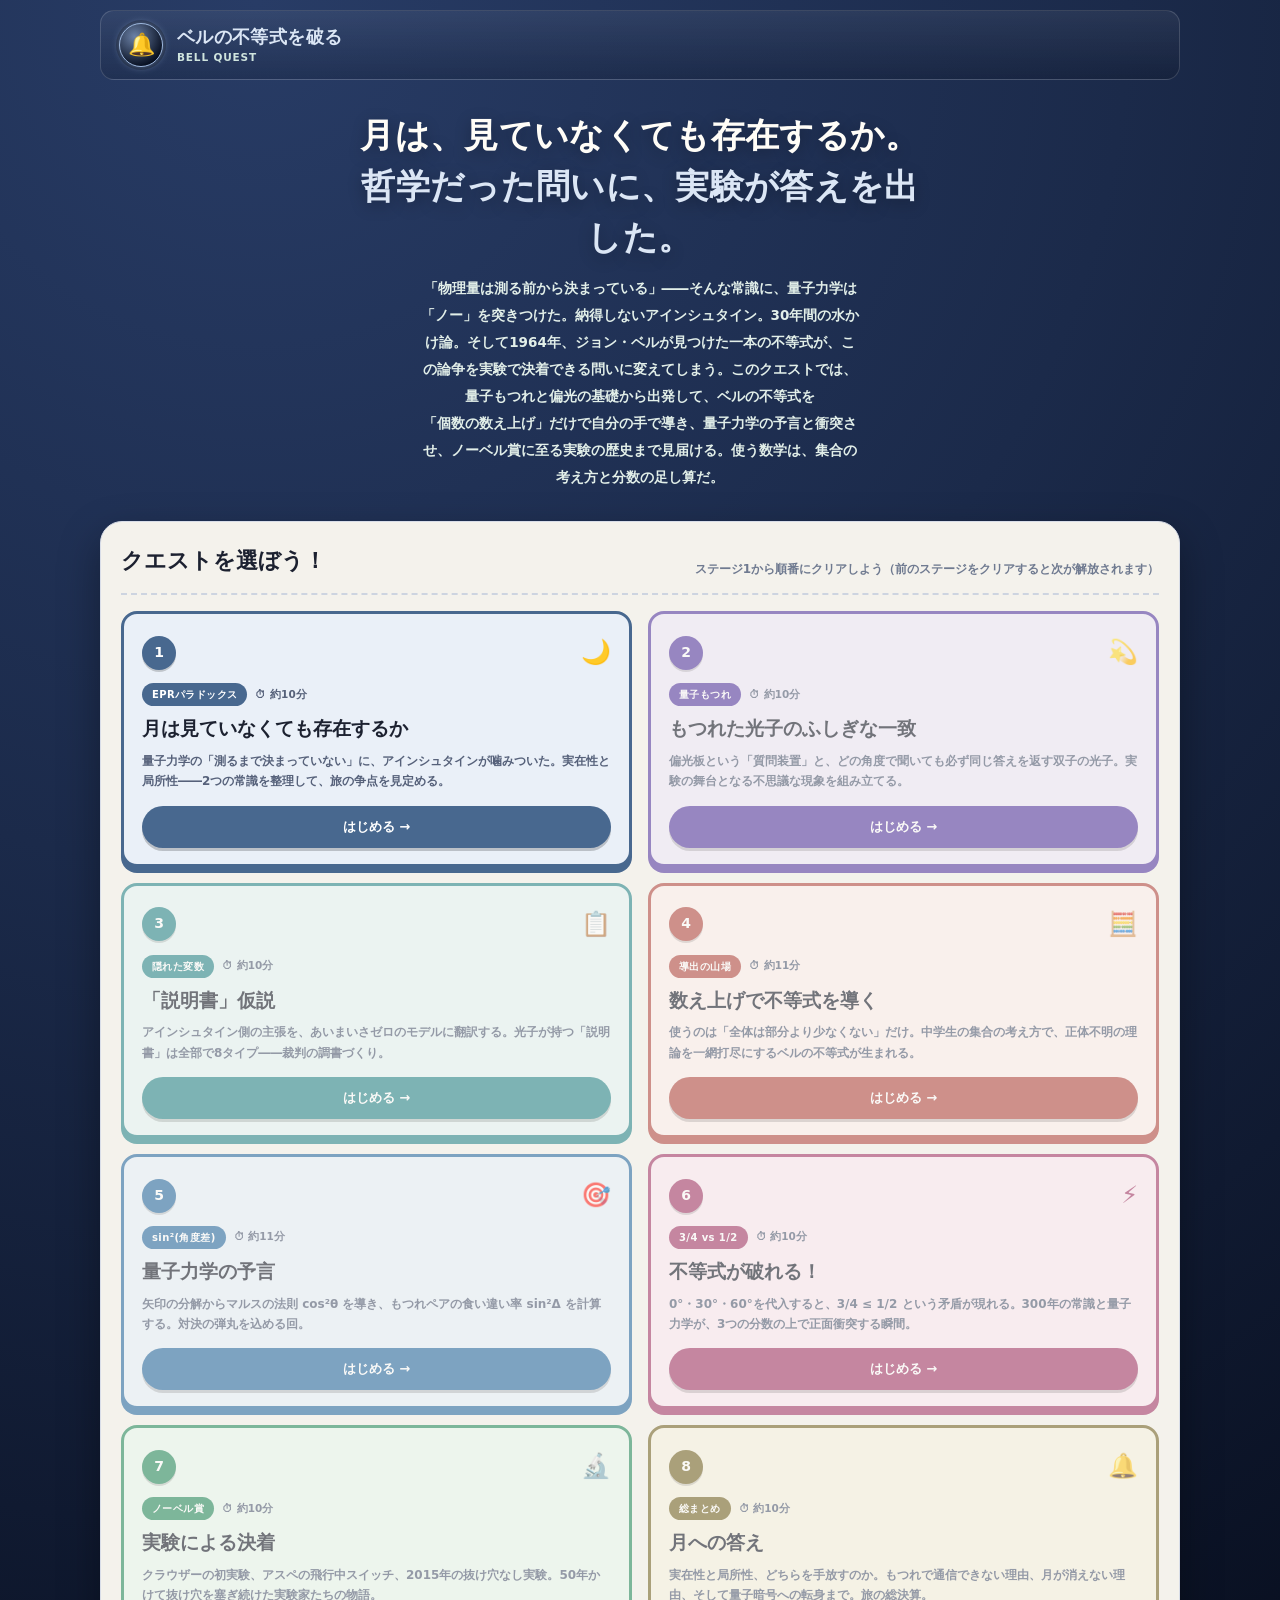
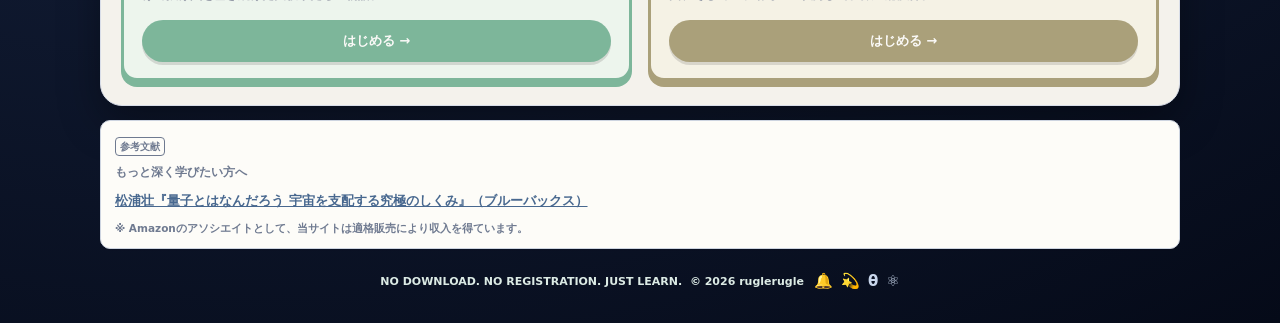
==== index.html @ 969d4ba5 "feat: ベルの不等式学習クエスト全8ステージを作成 「月は見ていなくても存在するか」というEPRの問いから出発し、 量子もつれ・偏光の基礎、説明書モデル（隠れた変数）、 ウィグナー型ベルの不等式の" ====
<!DOCTYPE html>
<html lang="ja">
<head>
<meta charset="UTF-8">
<meta name="viewport" content="width=device-width, initial-scale=1.0">
<meta name="theme-color" content="#1b2a4a">
<!-- Google tag (gtag.js) -->
<script async src="https://www.googletagmanager.com/gtag/js?id=G-9RTQCP2HXM"></script>
<script>
  window.dataLayer = window.dataLayer || [];
  function gtag(){dataLayer.push(arguments);}
  gtag('js', new Date());
  gtag('config', 'G-9RTQCP2HXM');
</script>
<title>ベルの不等式を破る ― 全8ステージの無料学習ゲーム</title>
<meta name="description" content="「月は見ていなくても存在するか」――アインシュタインの疑問に、自然自身が答えを出すまで。量子もつれ・隠れた変数・ベルの不等式の導出から、アスペの実験と2022年ノーベル物理学賞まで、個数の数え上げだけで理解する全8ステージの無料学習サイト。ねこ博士とうさ美が案内します。">
<link rel="canonical" href="https://ruglerugle.github.io/bell-inequality/">
<meta property="og:type" content="website">
<meta property="og:site_name" content="ベルの不等式を破る">
<meta property="og:locale" content="ja_JP">
<meta property="og:title" content="ベルの不等式を破る ― 全8ステージの無料学習ゲーム">
<meta property="og:description" content="「月は見ていなくても存在するか」。哲学だった問いを実験に変えたベルの不等式を、中学生の数え上げだけで自分の手で導く。">
<meta property="og:url" content="https://ruglerugle.github.io/bell-inequality/">
<meta property="og:image" content="https://ruglerugle.github.io/bell-inequality/images/ogp.png">
<meta name="twitter:card" content="summary_large_image">
<link rel="icon" type="image/png" href="images/favicon.png">
<link rel="stylesheet" href="design-system.css">
<script type="application/ld+json">
{
  "@context": "https://schema.org",
  "@type": "LearningResource",
  "name": "ベルの不等式を破る",
  "alternateName": "BELL QUEST",
  "description": "量子力学と局所実在論の対立を実験で判定可能にしたベルの不等式を、量子もつれ・偏光・隠れた変数の基礎から、集合の数え上げによる導出、量子力学の予言 sin²(角度差) との衝突、アスペらの実験検証、量子暗号への応用まで学ぶ全8ステージの無料学習サイト。",
  "url": "https://ruglerugle.github.io/bell-inequality/",
  "inLanguage": "ja",
  "learningResourceType": "learning activity",
  "educationalLevel": "中学生以上",
  "teaches": "ベルの不等式（EPRパラドックス・量子もつれ・偏光と完全相関・隠れた変数・ウィグナー型不等式の導出・マルスの法則・不等式の破れ・アスペ実験・非通信定理・量子暗号）",
  "isAccessibleForFree": true,
  "author": { "@type": "Person", "name": "ruglerugle" }
}
</script>
</head>
<body>
<div class="shell">
  <nav class="topbar" aria-label="サイト情報">
    <span class="brand-badge" aria-hidden="true">🔔</span>
    <span class="brand-copy">
      <strong>ベルの不等式を破る</strong>
      <small>BELL QUEST</small>
    </span>
  </nav>

  <header class="hero">
    <div class="hero-copy">
      <h1><span class="line">月は、見ていなくても存在するか。</span><span class="line accent">哲学だった問いに、実験が答えを出した。</span></h1>
      <p>「物理量は測る前から決まっている」――そんな常識に、量子力学は「ノー」を突きつけた。納得しないアインシュタイン。30年間の水かけ論。そして1964年、ジョン・ベルが見つけた一本の不等式が、この論争を<span class="nowrap">実験で決着できる問い</span>に変えてしまう。このクエストでは、量子もつれと偏光の基礎から出発して、ベルの不等式を<span class="nowrap">「個数の数え上げ」</span>だけで自分の手で導き、量子力学の予言と衝突させ、ノーベル賞に至る実験の歴史まで見届ける。使う数学は、集合の考え方と分数の足し算だ。</p>
    </div>
  </header>

  <main>
    <section class="board" aria-labelledby="quest-heading">
      <div class="board-head">
        <div><h2 id="quest-heading">クエストを選ぼう！</h2></div>
        <p>ステージ1から順番にクリアしよう（前のステージをクリアすると次が解放されます）</p>
      </div>

      <div class="quest-grid">
        <a class="quest-card" href="stage1.html" data-stage="1" style="--accent:#48688f;--accent-bg:#eaf0f8">
          <div class="q-top"><span class="q-num">1</span><span class="q-suit" aria-hidden="true">🌙</span></div>
          <div class="q-meta"><span class="q-tag">EPRパラドックス</span><span class="q-time">⏱ 約10分</span></div>
          <div class="q-title">月は見ていなくても存在するか</div>
          <p class="q-desc">量子力学の「測るまで決まっていない」に、アインシュタインが噛みついた。実在性と局所性――2つの常識を整理して、旅の争点を見定める。</p>
          <span class="q-cta">はじめる →</span>
        </a>

        <a class="quest-card" href="stage2.html" data-stage="2" style="--accent:#5b3fa6;--accent-bg:#efe9f9">
          <div class="q-top"><span class="q-num">2</span><span class="q-suit" aria-hidden="true">💫</span></div>
          <div class="q-meta"><span class="q-tag">量子もつれ</span><span class="q-time">⏱ 約10分</span></div>
          <div class="q-title">もつれた光子のふしぎな一致</div>
          <p class="q-desc">偏光板という「質問装置」と、どの角度で聞いても必ず同じ答えを返す双子の光子。実験の舞台となる不思議な現象を組み立てる。</p>
          <span class="q-cta">はじめる →</span>
        </a>

        <a class="quest-card" href="stage3.html" data-stage="3" style="--accent:#2f8a8f;--accent-bg:#e6f5f5">
          <div class="q-top"><span class="q-num">3</span><span class="q-suit" aria-hidden="true">📋</span></div>
          <div class="q-meta"><span class="q-tag">隠れた変数</span><span class="q-time">⏱ 約10分</span></div>
          <div class="q-title">「説明書」仮説</div>
          <p class="q-desc">アインシュタイン側の主張を、あいまいさゼロのモデルに翻訳する。光子が持つ「説明書」は全部で8タイプ――裁判の調書づくり。</p>
          <span class="q-cta">はじめる →</span>
        </a>

        <a class="quest-card" href="stage4.html" data-stage="4" style="--accent:#b5504a;--accent-bg:#fdefed">
          <div class="q-top"><span class="q-num">4</span><span class="q-suit" aria-hidden="true">🧮</span></div>
          <div class="q-meta"><span class="q-tag">導出の山場</span><span class="q-time">⏱ 約11分</span></div>
          <div class="q-title">数え上げで不等式を導く</div>
          <p class="q-desc">使うのは「全体は部分より少なくない」だけ。中学生の集合の考え方で、正体不明の理論を一網打尽にするベルの不等式が生まれる。</p>
          <span class="q-cta">はじめる →</span>
        </a>

        <a class="quest-card" href="stage5.html" data-stage="5" style="--accent:#2f6fa6;--accent-bg:#e8f1fa">
          <div class="q-top"><span class="q-num">5</span><span class="q-suit" aria-hidden="true">🎯</span></div>
          <div class="q-meta"><span class="q-tag">sin²(角度差)</span><span class="q-time">⏱ 約11分</span></div>
          <div class="q-title">量子力学の予言</div>
          <p class="q-desc">矢印の分解からマルスの法則 cos²θ を導き、もつれペアの食い違い率 sin²Δ を計算する。対決の弾丸を込める回。</p>
          <span class="q-cta">はじめる →</span>
        </a>

        <a class="quest-card" href="stage6.html" data-stage="6" style="--accent:#a63f6f;--accent-bg:#fbe9f1">
          <div class="q-top"><span class="q-num">6</span><span class="q-suit" aria-hidden="true">⚡</span></div>
          <div class="q-meta"><span class="q-tag">3/4 vs 1/2</span><span class="q-time">⏱ 約10分</span></div>
          <div class="q-title">不等式が破れる！</div>
          <p class="q-desc">0°・30°・60°を代入すると、3/4 ≤ 1/2 という矛盾が現れる。300年の常識と量子力学が、3つの分数の上で正面衝突する瞬間。</p>
          <span class="q-cta">はじめる →</span>
        </a>

        <a class="quest-card" href="stage7.html" data-stage="7" style="--accent:#2f8f65;--accent-bg:#eaf7ef">
          <div class="q-top"><span class="q-num">7</span><span class="q-suit" aria-hidden="true">🔬</span></div>
          <div class="q-meta"><span class="q-tag">ノーベル賞</span><span class="q-time">⏱ 約10分</span></div>
          <div class="q-title">実験による決着</div>
          <p class="q-desc">クラウザーの初実験、アスペの飛行中スイッチ、2015年の抜け穴なし実験。50年かけて抜け穴を塞ぎ続けた実験家たちの物語。</p>
          <span class="q-cta">はじめる →</span>
        </a>

        <a class="quest-card" href="stage8.html" data-stage="8" style="--accent:#7a6a2f;--accent-bg:#f7f3e2">
          <div class="q-top"><span class="q-num">8</span><span class="q-suit" aria-hidden="true">🔔</span></div>
          <div class="q-meta"><span class="q-tag">総まとめ</span><span class="q-time">⏱ 約10分</span></div>
          <div class="q-title">月への答え</div>
          <p class="q-desc">実在性と局所性、どちらを手放すのか。もつれで通信できない理由、月が消えない理由、そして量子暗号への転身まで。旅の総決算。</p>
          <span class="q-cta">はじめる →</span>
        </a>

      </div>
    </section>

    <div id="book-recommend"></div>
  </main>

  <footer>
    <p>NO DOWNLOAD. NO REGISTRATION. JUST LEARN. &nbsp;© <span id="year"></span> ruglerugle</p>
    <div class="footer-suits" aria-hidden="true"><span>🔔</span><span>💫</span><span>θ</span><span>⚛</span></div>
  </footer>
</div>

<script>
  document.getElementById("year").textContent = new Date().getFullYear();
</script>
<script src="js/progress.js"></script>
<script>BQ.initCoverPage();</script>
</body>
</html>
---- design-system.css ----
/* ============================================================
   QUEST TEMPLATE — design system
   フェルト×クリーム紙×ゴールドを基調にした、学習クエスト系サイトの
   見た目だけを抜き出した共通デザインシステム。
   クイズ判定・進捗管理・ダイアログ内容などのロジックは含まない。
   色を変えたいときは :root の変数だけ差し替えればOK。
   ============================================================ */

*,*::before,*::after{box-sizing:border-box;margin:0;padding:0}
html{-webkit-text-size-adjust:100%;text-size-adjust:100%;scroll-behavior:smooth}
html,body{max-width:100vw;overflow-x:hidden}

:root{
  /* ベース配色（もつれカラー：夜空の藍×銀）。差し替えればテーマが丸ごと変わる */
  --bg1:#1b2a4a;--bg2:#283c66;--bg3:#050a18;
  --paper:#f4f2ec;--paper2:#fdfcf8;--ink:#1c2130;--muted:#6f7a90;--line:#cdd4e0;
  --gold:#9fb9de;--gold-dark:#48688f;--gold-light:#dbe6f5;
  --felt:#22345a;--felt-dark:#0a1226;
  --ok:#2f9e5c;--ok-bg:#e6f5ec;--ok-bd:#8fd1ab;
  --ng:#c8433f;--ng-bg:#fbe9e8;--ng-bd:#e79a97;
  --shadow:0 16px 40px rgba(0,0,0,.35);
  --r:10px;--r-lg:16px;
  --f:system-ui,-apple-system,"Hiragino Sans","Yu Gothic",sans-serif;
}

body{
  font-family:var(--f);color:var(--ink);font-weight:600;min-height:100vh;line-height:1.7;
  background:radial-gradient(circle at 20% 0%,var(--bg2) 0,var(--bg1) 40%,var(--bg3) 100%);
}
a{color:inherit}
button,a{-webkit-tap-highlight-color:transparent}

/* ==========================================================
   1. ページ共通シェル（内側ページ：ヘッダー＋サイドバー＋メイン）
   ========================================================== */
.app-shell{min-height:100vh;display:flex;flex-direction:column;gap:12px;padding:10px 12px 24px}

/* ヘッダー */
.game-header{display:flex;align-items:center;gap:18px;flex-wrap:wrap;color:#fff;padding:10px 16px;
  background:linear-gradient(180deg,rgba(255,255,255,.06),rgba(0,0,0,.14));border-radius:12px;border:1px solid rgba(255,255,255,.15)}
.brand{display:flex;flex-direction:column;gap:2px;min-width:220px}
/* brand-title の中にホームバッジ(アイコン)を入れると、それ自体がトップへ戻るボタンになる */
.brand-title{display:flex;align-items:center;gap:9px;font-size:22px;font-weight:950;letter-spacing:.02em;color:var(--gold);text-shadow:0 2px 0 rgba(0,0,0,.4)}
.brand-sub{font-size:12.5px;font-weight:800;color:#d9ece7}
.head-progress-wrap{flex:1;min-width:160px;display:flex;flex-direction:column;gap:4px}
.head-progress-label{font-size:11.5px;color:#cfe4de;font-weight:800}
.head-progress{height:14px;background:rgba(255,255,255,.18);border-radius:999px;overflow:hidden;box-shadow:inset 0 2px 4px rgba(0,0,0,.3)}
.head-progress-fill{height:100%;width:0;background:linear-gradient(90deg,#cfe0f5,var(--gold-dark));border-radius:999px;transition:width .4s}
.head-reset{padding:9px 14px;border:1.5px solid rgba(255,255,255,.55);border-radius:8px;background:rgba(0,0,0,.2);color:#fff;font-size:12.5px;font-weight:800;cursor:pointer;white-space:nowrap}
.head-reset:hover{background:rgba(255,255,255,.12)}
a.head-reset{text-decoration:none;display:inline-flex;align-items:center}
/* 円形バッジ（ブランドアイコン兼トップへ戻るボタン） */
.head-reset.home-badge{width:38px;height:38px;flex-shrink:0;padding:0;border-radius:50%;justify-content:center;background:radial-gradient(circle at 35% 30%, rgba(159,185,222,.5), rgba(8,16,34,1) 75%);border:1.5px solid var(--gold);box-shadow:0 0 0 3px rgba(0,0,0,.25),0 0 10px -2px var(--gold);font-size:18px}
.head-reset.home-badge:hover{box-shadow:0 0 0 3px rgba(0,0,0,.25),0 0 16px 0 var(--gold);background:rgba(0,0,0,.12);transform:translateY(-2px) scale(1.07)}
.header-actions{display:flex;align-items:center;gap:10px;margin-left:auto;flex-shrink:0}

/* レイアウト（サイドバー折りたたみ対応のオフキャンバス方式） */
.game-layout{display:grid;grid-template-columns:230px minmax(0,1fr);gap:14px;align-items:start;transition:grid-template-columns .25s ease}
.side-backdrop{display:none}

/* サイドバー */
.side-panel{background:linear-gradient(180deg,rgba(44,66,110,.92),rgba(10,18,38,.95));border:1px solid rgba(255,255,255,.16);
  border-radius:12px;box-shadow:var(--shadow);overflow:hidden;position:sticky;top:10px;transition:width .25s ease}
.side-head{padding:12px 14px;font-size:13px;font-weight:900;color:#eaf6f2;border-bottom:1px solid rgba(255,255,255,.14);
  display:flex;align-items:center;gap:8px;min-height:20px}
.side-head-text{white-space:nowrap}
.side-toggle{width:32px;height:28px;border:1px solid rgba(255,255,255,.28);border-radius:7px;background:rgba(255,255,255,.10);
  color:#eaf6f2;font-weight:950;font-size:16px;cursor:pointer;line-height:1;flex-shrink:0}
.side-list{display:flex;flex-direction:column}
.side-item{display:flex;align-items:center;gap:10px;padding:11px 14px;border-bottom:1px solid rgba(255,255,255,.09);
  color:#c8ded7;cursor:pointer;user-select:none;touch-action:manipulation;min-width:0}
.side-item:hover{background:rgba(255,255,255,.06)}
.side-item.active{background:rgba(159,185,222,.22);box-shadow:inset 3px 0 0 var(--gold)}
.side-item.locked{opacity:.45;cursor:not-allowed}
.side-icon{font-size:16px;width:20px;text-align:center;flex-shrink:0}
.side-text{min-width:0}
.side-main{font-size:12.5px;font-weight:900;line-height:1.3;color:#fff;white-space:nowrap;overflow:hidden;text-overflow:ellipsis}
.side-sub{font-size:10.5px;color:#a9c7be;margin-top:1px;white-space:nowrap;overflow:hidden;text-overflow:ellipsis}

.app-shell.side-collapsed .game-layout{grid-template-columns:64px minmax(0,1fr)}
.app-shell.side-collapsed .side-panel{width:64px}
.app-shell.side-collapsed .side-head{justify-content:center;padding:8px 6px}
.app-shell.side-collapsed .side-head-text{display:none}
.app-shell.side-collapsed .side-item{justify-content:center;padding:11px 6px}
.app-shell.side-collapsed .side-item .side-text{display:none}

@media(min-width:901px){
  .app-shell.side-collapsed .game-layout{grid-template-columns:230px minmax(0,1fr) !important}
  .app-shell.side-collapsed .side-panel{width:auto !important}
  .app-shell.side-collapsed .side-head{justify-content:space-between !important;padding:12px 14px !important}
  .app-shell.side-collapsed .side-head-text{display:block !important}
  .app-shell.side-collapsed .side-item{justify-content:flex-start !important;padding:11px 14px !important}
  .app-shell.side-collapsed .side-item .side-text{display:block !important}
}
@media(max-width:900px){
  .game-layout{grid-template-columns:64px minmax(0,1fr);gap:8px}
  .app-shell:not(.side-collapsed) .game-layout{grid-template-columns:210px minmax(0,1fr)}
  .side-panel{position:sticky;top:8px}
}
@media(max-width:700px){
  .game-layout{grid-template-columns:1fr}
  .app-shell.side-collapsed .game-layout,
  .app-shell:not(.side-collapsed) .game-layout{grid-template-columns:1fr}
  .side-panel{position:fixed;top:0;left:0;width:min(82vw,300px);height:100vh;height:100dvh;
    border-radius:0;transform:translateX(-100%);transition:transform .25s ease;
    box-shadow:10px 0 30px rgba(0,0,0,.45);overflow-y:auto;z-index:80}
  .app-shell.side-collapsed .side-panel{transform:translateX(-100%)}
  .app-shell:not(.side-collapsed) .side-panel{transform:translateX(0)}
  .side-backdrop{display:none;position:fixed;inset:0;background:rgba(6,12,18,.55);z-index:70}
  .app-shell:not(.side-collapsed) .side-backdrop{display:block}
  .game-header{padding:8px 12px}
}

/* メインエリア */
.main-area{background:var(--paper);border:1px solid #d8dde8;border-radius:12px;padding:18px 18px 20px;box-shadow:var(--shadow);min-height:520px;min-width:0}
.chapter-head{margin-bottom:12px}
.chapter-badge{display:inline-block;background:linear-gradient(#c3d6ef,#8fadd3);color:#14243c;border-radius:7px;
  padding:4px 11px;font-size:12px;font-weight:950;letter-spacing:.02em;margin-right:8px;box-shadow:0 2px 0 rgba(0,0,0,.15)}
.chapter-title{display:inline;font-size:20px;font-weight:950;color:#1c2f2b}
.chapter-sub{font-size:13px;color:var(--muted);margin-top:4px;font-weight:700}

/* ==========================================================
   2. キャラクター対話（吹き出し）
   .dialog-avatar.mentor / .dialog-avatar.student で色分け。
   画像を使う場合は中に <img> を入れる（object-fit:contain）。
   ========================================================== */
.dialogue-scene{display:flex;flex-direction:column;gap:8px;margin:14px 0 16px}
.dialog-row{display:grid;grid-template-columns:88px minmax(0,1fr);gap:12px;align-items:stretch;border:1px solid var(--line);background:var(--paper2);border-radius:10px;padding:10px 12px;box-shadow:0 2px 0 rgba(0,0,0,.04)}
.dialog-row.right{grid-template-columns:minmax(0,1fr) 88px}
.dialog-row.right .dialog-character{order:2}
.dialog-row.right .dialog-bubble{order:1}
.dialog-character{display:flex;flex-direction:column;align-items:center;justify-content:center;gap:0;min-width:0}
.dialog-avatar{position:relative;z-index:1;width:75px;height:96px;border-radius:10px;display:flex;align-items:center;justify-content:center;font-size:34px;box-shadow:0 3px 6px rgba(0,0,0,.18);flex-shrink:0;overflow:hidden}
.dialog-avatar.mentor{background:linear-gradient(#fde3d6,#f7c2a4)}
.dialog-avatar.student{background:linear-gradient(#dcefe9,#b9dcd0)}
.dialog-avatar img{width:100%;height:100%;object-fit:contain}
.dialog-name{position:relative;z-index:2;margin-top:-8px;padding:3px 10px;border-radius:7px;color:#fff;font-weight:900;font-size:11px;line-height:1.2;box-shadow:0 2px 0 rgba(0,0,0,.16);white-space:nowrap;text-align:center}
.dialog-name.mentor{background:linear-gradient(#f0b868,#c19a3a)}
.dialog-name.student{background:linear-gradient(#5cc2ab,#2f8f78)}
.dialog-bubble{position:relative;align-self:center;background:var(--paper);border:1px solid var(--line);border-radius:12px;padding:11px 14px;color:var(--ink);font-size:14.5px;line-height:1.75;font-weight:700;min-height:56px;align-content:center}
.dialog-bubble::before{content:"";position:absolute;left:-10px;top:50%;transform:translateY(-50%);width:0;height:0;border-top:8px solid transparent;border-bottom:8px solid transparent;border-right:10px solid var(--line)}
.dialog-bubble::after{content:"";position:absolute;left:-8px;top:50%;transform:translateY(-50%);width:0;height:0;border-top:7px solid transparent;border-bottom:7px solid transparent;border-right:9px solid var(--paper)}
.dialog-row.right .dialog-bubble::before{left:auto;right:-10px;border-right:0;border-left:10px solid var(--line)}
.dialog-row.right .dialog-bubble::after{left:auto;right:-8px;border-right:0;border-left:9px solid var(--paper)}
@media (max-width:700px){
  .dialog-row,.dialog-row.right{grid-template-columns:70px minmax(0,1fr);padding:8px;gap:8px}
  .dialog-row.right .dialog-character{order:0}
  .dialog-row.right .dialog-bubble{order:1}
  .dialog-avatar{width:59px;height:76px;font-size:27px}
  .dialog-name{font-size:9.5px;padding:3px 7px;margin-top:-6px}
  .dialog-bubble{font-size:14px;padding:9px 11px;min-height:0}
  .dialog-row.right .dialog-bubble::before{left:-10px;right:auto;border-left:0;border-right:10px solid var(--line)}
  .dialog-row.right .dialog-bubble::after{left:-8px;right:auto;border-left:0;border-right:9px solid var(--paper)}
}

/* ==========================================================
   3. ミッションボックス／ボタン／選択肢（クイズの見た目のみ。判定ロジックは含まない）
   ========================================================== */
.mission-box{background:linear-gradient(180deg,#f0f5fc,#dfe9f7);border:1px solid #b9cce6;border-radius:10px;padding:12px 14px;margin-bottom:14px}
.mission-label{font-size:11.5px;font-weight:950;color:#3f6191;margin-bottom:3px}
.mission-text{font-size:13.5px;color:#1c2b44;font-weight:700;line-height:1.6}
.mission-status{display:inline-block;margin-top:8px;padding:3px 11px;border-radius:999px;font-size:11.5px;font-weight:900;
  background:#d9e4f2;color:#3f6191}
.mission-status.ok{background:var(--ok-bg);color:var(--ok);border:1px solid var(--ok-bd)}

/* ステージクリア演出・クリアバッジ */
.stage-clear-banner{margin:18px 0 4px;text-align:center;font-size:24px;font-weight:950;color:var(--gold-dark);letter-spacing:.04em;animation:clear-pop .5s cubic-bezier(.2,1.6,.4,1)}
@keyframes clear-pop{0%{transform:scale(.3);opacity:0}100%{transform:scale(1);opacity:1}}
.quest-card.cleared::after{content:"🏅";position:absolute;top:-12px;right:-8px;font-size:26px;filter:drop-shadow(0 2px 3px rgba(0,0,0,.3))}
@media (prefers-reduced-motion:reduce){.stage-clear-banner{animation:none}}

.stage-nav{display:flex;justify-content:flex-end;gap:10px;margin-top:18px;flex-wrap:wrap}
.btn{border:1px solid #b8c2d2;background:#fff;border-radius:8px;padding:.65rem 1.2rem;font-size:13.5px;cursor:pointer;
  color:var(--ink);font-family:var(--f);font-weight:800;touch-action:manipulation;-webkit-tap-highlight-color:transparent}
.btn:hover{background:#eef1f7}
.btn:disabled{opacity:.4;cursor:not-allowed}
a.btn{text-decoration:none;display:inline-flex;align-items:center}
.btn-primary{background:linear-gradient(#7d9fce,#48688f);border-color:#35507a;color:#fff;box-shadow:0 3px 0 #24385a}
.btn-primary:hover{opacity:.92;background:linear-gradient(#7d9fce,#48688f)}
.btn-primary:disabled{opacity:.4;cursor:not-allowed;box-shadow:none}

.choice-list{display:flex;flex-wrap:wrap;gap:8px;margin-top:10px}
.choice-btn{border:1.5px solid #b0c2d8;background:#fff;border-radius:8px;padding:.55rem 1rem;font-size:14px;font-weight:800;
  cursor:pointer;color:#23405f;touch-action:manipulation;text-align:left}
.choice-btn:hover{background:#eef4fb}
.choice-btn.choice-ok{background:var(--ok-bg);border-color:var(--ok-bd);color:var(--ok)}
.choice-btn.choice-ng{background:var(--ng-bg);border-color:var(--ng-bd);color:var(--ng)}
/* 色だけに頼らない正誤表示（色覚特性への配慮） */
.choice-btn.choice-ok::before{content:"✓ "}
.choice-btn.choice-ng::before{content:"✗ "}
/* スクリーンリーダー専用テキスト */
.sr-only{position:absolute;width:1px;height:1px;padding:0;margin:-1px;overflow:hidden;clip:rect(0 0 0 0);white-space:nowrap;border:0}
.quiz-q{font-size:14.5px;font-weight:850;color:#1c2f2b;margin-top:4px}
.quiz-head{font-size:14px;font-weight:950;color:#1c2f2b;margin:18px 0 10px;padding-top:10px;border-top:1px dashed var(--line)}
.quiz-card{background:linear-gradient(180deg,#fff,var(--paper2));border:1px solid var(--line);border-radius:10px;padding:12px 14px;margin-bottom:10px}
.quiz-explain{margin-top:9px;font-size:13.5px;line-height:1.6;color:#1c2b44;background:#f0f5fc;border:1px solid #b9cce6;border-radius:8px;padding:8px 10px}

/* ==========================================================
   4.5 SVG図解ボックス（relativity-quest 独自拡張）
   ========================================================== */
.diagram-box{background:var(--paper2);border:1px solid var(--line);border-radius:12px;padding:14px;margin:16px 0;text-align:center}
.diagram-box svg{max-width:min(100%,460px);height:auto}
.diagram-caption{font-size:12.5px;color:var(--muted);margin-top:8px;font-weight:700;line-height:1.6}
.formula-box{background:#f0f5fc;border:1px solid #b9cce6;border-radius:10px;padding:14px 16px;margin:12px 0;font-size:14px;line-height:1.85;color:#1c2b44;font-weight:700;overflow-x:auto}
/* 各ステップは折り返しても頭が分かるよう、ぶら下げインデント＋行間で区切る */
.formula-box .step{display:block;margin-bottom:11px;padding-left:1.3em;text-indent:-1.3em;word-break:keep-all;overflow-wrap:break-word}
.formula-box .step.multi{padding-left:0;text-indent:0}
.formula-box .step.multi .item{display:inline-block;max-width:100%;padding-left:1.3em;text-indent:-1.3em;word-break:keep-all;overflow-wrap:break-word}
.formula-box .step:last-child{margin-bottom:0}
/* 折り返しても項目の切れ目が分かるよう、2つめ以降に区切り線を引く */
.formula-box .step + .step{border-top:1px dashed #c8d8ec;padding-top:11px}
/* 途中で割れると読めなくなる項だけ、折り返しを禁じる */
.formula-box .nw{white-space:nowrap}
/* 幅の狭い画面では、見出しと式を別の行に分ける */
.formula-box br.wbr{display:none}
@media(max-width:480px){ .formula-box br.wbr{display:inline} }
@media(max-width:480px){
  .formula-box{font-size:13.5px;padding:12px 13px;line-height:1.8}
  .formula-box .step{margin-bottom:12px}
  .app-shell.side-collapsed{padding-left:0;padding-right:0}
  .app-shell.side-collapsed .main-area{padding-left:8px;padding-right:8px;border-left:none;border-right:none;border-radius:0}
}

/* ==========================================================
   5. 終了画面／外部リンク案内
   ========================================================== */
#book-recommend{margin-top:14px;background:var(--paper2);border:1px solid var(--line);border-radius:10px;padding:10px 14px;box-shadow:0 2px 0 rgba(0,0,0,.04)}
#book-recommend:empty{display:none}
.book-recommend-label{display:inline-block;font-size:10px;font-weight:900;color:var(--muted);border:1px solid var(--muted);border-radius:4px;padding:0 4px;margin:0 0 6px}
.book-recommend-body{display:flex;align-items:center;gap:12px}
.book-recommend-lead{font-size:12px;color:var(--muted);margin:0 0 4px;font-weight:700}
#book-recommend a{font-size:13px;color:var(--gold-dark);font-weight:900;text-decoration:underline}
.book-recommend-note{margin-top:7px;font-size:10.5px;color:var(--muted);font-weight:700}

.recap-list{display:flex;flex-direction:column;gap:10px;margin:4px 0 8px}
.recap-item{display:flex;align-items:flex-start;gap:12px;padding:12px 14px;background:var(--paper2);border:1px solid var(--line);border-radius:10px}
.recap-num{flex-shrink:0;width:26px;height:26px;border-radius:50%;background:linear-gradient(#7d9fce,#48688f);color:#fff;font-weight:900;font-size:12px;display:flex;align-items:center;justify-content:center;margin-top:1px}
.recap-body{font-size:13px;line-height:1.7}
.recap-title{font-weight:900;color:var(--ink)}
.recap-desc{color:var(--muted);font-weight:700}
.complete-actions{display:flex;gap:12px;flex-wrap:wrap;justify-content:center;margin-top:20px}

/* ==========================================================
   6. トップ（ポータル）ページ：ヒーロー＋クエストカード
   ========================================================== */
.shell{width:min(1080px,calc(100% - 32px));margin:0 auto;padding:10px 0 28px}

.topbar{display:flex;align-items:center;gap:14px;flex-wrap:wrap;color:#fff;padding:12px 18px;margin-bottom:16px;
  background:linear-gradient(180deg,rgba(255,255,255,.06),rgba(0,0,0,.14));border-radius:14px;border:1px solid rgba(255,255,255,.15)}
.brand-badge{width:44px;height:44px;flex-shrink:0;border-radius:50%;display:flex;align-items:center;justify-content:center;font-size:22px;
  background:radial-gradient(circle at 35% 30%,rgba(159,185,222,.55),rgba(8,16,34,1) 75%);border:1.5px solid var(--gold);
  box-shadow:0 0 0 3px rgba(0,0,0,.25),0 0 10px -2px var(--gold)}
.brand-copy{display:flex;flex-direction:column;line-height:1.25}
.brand-copy strong{font-size:18px;font-weight:900;letter-spacing:.02em;color:var(--gold-light)}
.brand-copy small{margin-top:2px;font-size:10.5px;font-weight:800;letter-spacing:.08em;color:#cfe4de}

.hero{position:relative;display:flex;align-items:flex-end;justify-content:center;gap:18px;padding:14px 10px 10px;text-align:center}
.hero-mascot{width:104px;height:auto;flex-shrink:0;filter:drop-shadow(0 10px 14px rgba(0,0,0,.35))}
.hero-copy{max-width:560px}
.hero h1{color:#fffdf7;font-size:clamp(22px,4.6vw,34px);font-weight:900;line-height:1.5;letter-spacing:.01em;
  text-shadow:0 4px 16px rgba(0,0,0,.3)}
.hero h1 .line{display:block}
.hero h1 .accent{color:var(--gold-light)}
.hero p{max-width:440px;margin:12px auto 0;color:#e2efe9;font-size:13.5px;font-weight:700;line-height:2}
.nowrap{white-space:nowrap}

.board{margin-top:20px;padding:20px 20px 24px;background:var(--paper);border:1px solid #d8dde8;border-radius:22px;box-shadow:var(--shadow)}
.board-head{display:flex;align-items:flex-end;justify-content:space-between;gap:16px;flex-wrap:wrap;margin-bottom:16px;
  padding-bottom:14px;border-bottom:2.5px dashed var(--line)}
.board-head h2{font-size:22px;font-weight:900;color:var(--ink)}
.board-head p{font-size:12px;font-weight:700;color:var(--muted)}

.quest-grid{display:grid;grid-template-columns:repeat(2,minmax(0,1fr));gap:16px}
.quest-card{
  --accent:var(--gold-dark);--accent-bg:#eef3fa;
  position:relative;display:flex;flex-direction:column;gap:10px;padding:18px 18px 16px;
  border-radius:var(--r-lg);border:3px solid var(--accent);background:var(--accent-bg);
  color:var(--ink);text-decoration:none;box-shadow:0 6px 0 var(--accent);
  transition:transform .16s ease,box-shadow .16s ease;
}
.quest-card:hover,.quest-card:focus-visible{transform:translateY(-3px);box-shadow:0 9px 0 var(--accent);outline:none}
.quest-card:active{transform:translateY(3px);box-shadow:0 2px 0 var(--accent)}
.quest-card.locked{opacity:.6;cursor:default;box-shadow:0 6px 0 var(--accent)}
.quest-card.locked:hover{transform:none;box-shadow:0 6px 0 var(--accent)}

.q-top{display:flex;align-items:center;gap:10px}
.q-num{width:34px;height:34px;flex-shrink:0;border-radius:50%;display:flex;align-items:center;justify-content:center;
  background:var(--accent);color:#fff;font-weight:900;font-size:14px;box-shadow:0 2px 0 rgba(0,0,0,.18)}
.q-suit{margin-left:auto;font-size:24px;color:var(--accent)}
.q-title{font-size:19px;font-weight:900;line-height:1.3}
.q-meta{display:flex;align-items:center;gap:8px;flex-wrap:wrap}
.q-tag{display:inline-block;width:fit-content;padding:3px 10px;border-radius:999px;background:var(--accent);color:#fff;
  font-size:10px;font-weight:900;letter-spacing:.04em}
.q-time{font-size:10.5px;font-weight:800;color:#56617a}
.q-desc{font-size:12px;font-weight:700;color:#56617a;line-height:1.7;flex:1}
.q-cta{margin-top:4px;display:inline-flex;align-items:center;justify-content:center;gap:6px;padding:10px 0;border-radius:999px;
  background:var(--accent);color:#fff;font-size:13px;font-weight:900;box-shadow:0 3px 0 rgba(0,0,0,.2)}

footer{margin-top:20px;display:flex;flex-wrap:wrap;align-items:center;justify-content:center;gap:10px;
  color:#dcebe5;font-size:11px;font-weight:700;text-align:center}
.footer-suits{display:flex;gap:8px;font-size:15px;color:#c9d7ec}

@media (max-width:780px){
  .hero-mascot{display:none}
  .hero h1{font-size:clamp(17px,5.6vw,32px)}
}
@media (max-width:760px){
  .quest-grid{grid-template-columns:1fr}
  .hero{gap:8px;padding-top:10px}
  .board{padding:16px 14px 18px;border-radius:18px}
}
@media (prefers-reduced-motion:reduce){
  html{scroll-behavior:auto}
  *,*::before,*::after{transition-duration:.01ms!important}
}
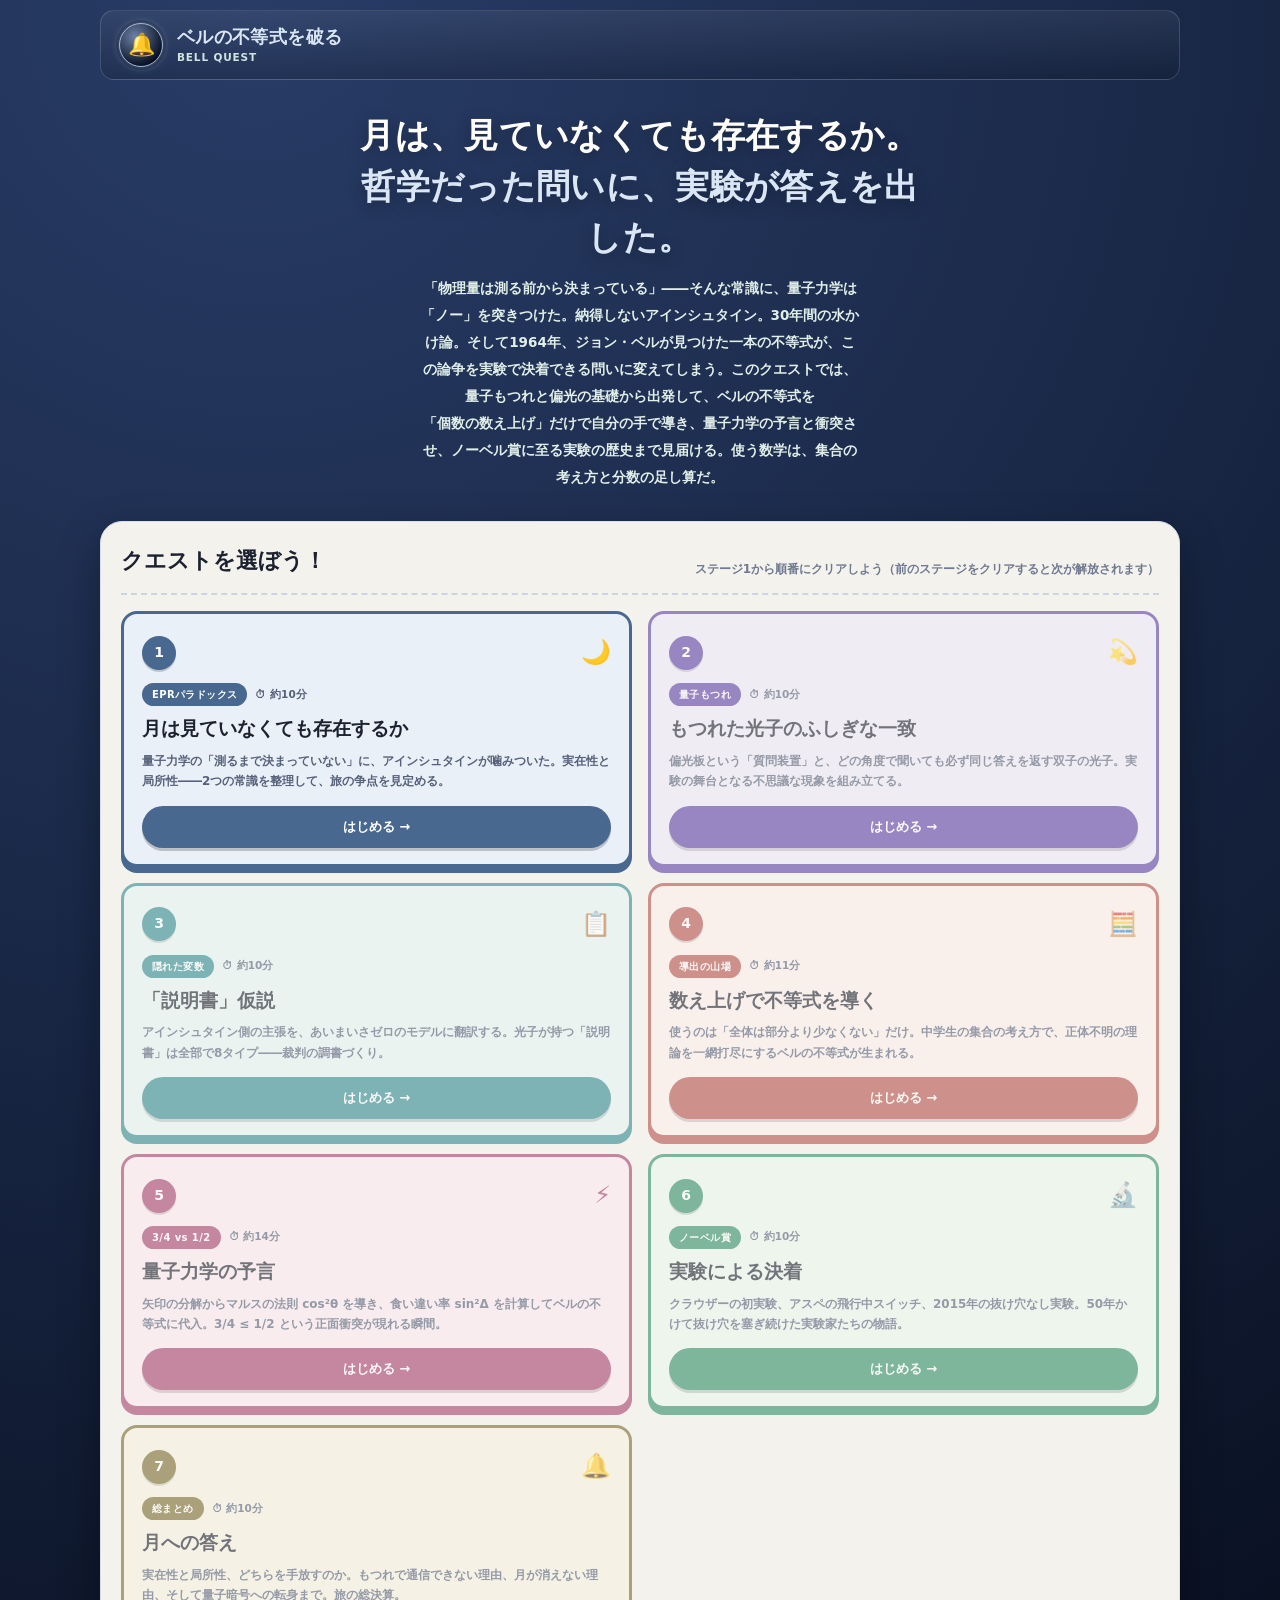
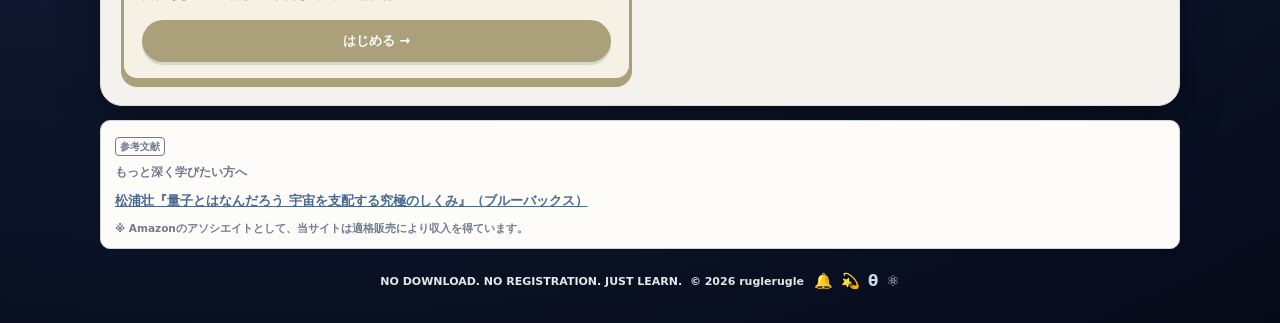
==== commit 63725132: "refactor: stage6を削除しstage5に統合、全7ステージ構成に変更 stage6（不等式が破れる！）はstage5末尾の衝突の確認と重複して いたため削除。衝突の計算・一般化の解説・破" ====
--- a/index.html
+++ b/index.html
@@ -12,13 +12,13 @@
   gtag('js', new Date());
   gtag('config', 'G-9RTQCP2HXM');
 </script>
-<title>ベルの不等式を破る ― 全8ステージの無料学習ゲーム</title>
-<meta name="description" content="「月は見ていなくても存在するか」――アインシュタインの疑問に、自然自身が答えを出すまで。量子もつれ・隠れた変数・ベルの不等式の導出から、アスペの実験と2022年ノーベル物理学賞まで、個数の数え上げだけで理解する全8ステージの無料学習サイト。ねこ博士とうさ美が案内します。">
+<title>ベルの不等式を破る ― 全7ステージの無料学習ゲーム</title>
+<meta name="description" content="「月は見ていなくても存在するか」――アインシュタインの疑問に、自然自身が答えを出すまで。量子もつれ・隠れた変数・ベルの不等式の導出から、アスペの実験と2022年ノーベル物理学賞まで、個数の数え上げだけで理解する全7ステージの無料学習サイト。ねこ博士とうさ美が案内します。">
 <link rel="canonical" href="https://ruglerugle.github.io/bell-inequality/">
 <meta property="og:type" content="website">
 <meta property="og:site_name" content="ベルの不等式を破る">
 <meta property="og:locale" content="ja_JP">
-<meta property="og:title" content="ベルの不等式を破る ― 全8ステージの無料学習ゲーム">
+<meta property="og:title" content="ベルの不等式を破る ― 全7ステージの無料学習ゲーム">
 <meta property="og:description" content="「月は見ていなくても存在するか」。哲学だった問いを実験に変えたベルの不等式を、中学生の数え上げだけで自分の手で導く。">
 <meta property="og:url" content="https://ruglerugle.github.io/bell-inequality/">
 <meta property="og:image" content="https://ruglerugle.github.io/bell-inequality/images/ogp.png">
@@ -31,7 +31,7 @@
   "@type": "LearningResource",
   "name": "ベルの不等式を破る",
   "alternateName": "BELL QUEST",
-  "description": "量子力学と局所実在論の対立を実験で判定可能にしたベルの不等式を、量子もつれ・偏光・隠れた変数の基礎から、集合の数え上げによる導出、量子力学の予言 sin²(角度差) との衝突、アスペらの実験検証、量子暗号への応用まで学ぶ全8ステージの無料学習サイト。",
+  "description": "量子力学と局所実在論の対立を実験で判定可能にしたベルの不等式を、量子もつれ・偏光・隠れた変数の基礎から、集合の数え上げによる導出、量子力学の予言 sin²(角度差) との衝突、アスペらの実験検証、量子暗号への応用まで学ぶ全7ステージの無料学習サイト。",
   "url": "https://ruglerugle.github.io/bell-inequality/",
   "inLanguage": "ja",
   "learningResourceType": "learning activity",
@@ -99,32 +99,24 @@
           <span class="q-cta">はじめる →</span>
         </a>
 
-        <a class="quest-card" href="stage5.html" data-stage="5" style="--accent:#2f6fa6;--accent-bg:#e8f1fa">
-          <div class="q-top"><span class="q-num">5</span><span class="q-suit" aria-hidden="true">🎯</span></div>
-          <div class="q-meta"><span class="q-tag">sin²(角度差)</span><span class="q-time">⏱ 約11分</span></div>
+        <a class="quest-card" href="stage5.html" data-stage="5" style="--accent:#a63f6f;--accent-bg:#fbe9f1">
+          <div class="q-top"><span class="q-num">5</span><span class="q-suit" aria-hidden="true">⚡</span></div>
+          <div class="q-meta"><span class="q-tag">3/4 vs 1/2</span><span class="q-time">⏱ 約14分</span></div>
           <div class="q-title">量子力学の予言</div>
-          <p class="q-desc">矢印の分解からマルスの法則 cos²θ を導き、もつれペアの食い違い率 sin²Δ を計算する。対決の弾丸を込める回。</p>
+          <p class="q-desc">矢印の分解からマルスの法則 cos²θ を導き、食い違い率 sin²Δ を計算してベルの不等式に代入。3/4 ≤ 1/2 という正面衝突が現れる瞬間。</p>
           <span class="q-cta">はじめる →</span>
         </a>
 
-        <a class="quest-card" href="stage6.html" data-stage="6" style="--accent:#a63f6f;--accent-bg:#fbe9f1">
-          <div class="q-top"><span class="q-num">6</span><span class="q-suit" aria-hidden="true">⚡</span></div>
-          <div class="q-meta"><span class="q-tag">3/4 vs 1/2</span><span class="q-time">⏱ 約10分</span></div>
-          <div class="q-title">不等式が破れる！</div>
-          <p class="q-desc">0°・30°・60°を代入すると、3/4 ≤ 1/2 という矛盾が現れる。300年の常識と量子力学が、3つの分数の上で正面衝突する瞬間。</p>
-          <span class="q-cta">はじめる →</span>
-        </a>
-
-        <a class="quest-card" href="stage7.html" data-stage="7" style="--accent:#2f8f65;--accent-bg:#eaf7ef">
-          <div class="q-top"><span class="q-num">7</span><span class="q-suit" aria-hidden="true">🔬</span></div>
+        <a class="quest-card" href="stage6.html" data-stage="6" style="--accent:#2f8f65;--accent-bg:#eaf7ef">
+          <div class="q-top"><span class="q-num">6</span><span class="q-suit" aria-hidden="true">🔬</span></div>
           <div class="q-meta"><span class="q-tag">ノーベル賞</span><span class="q-time">⏱ 約10分</span></div>
           <div class="q-title">実験による決着</div>
           <p class="q-desc">クラウザーの初実験、アスペの飛行中スイッチ、2015年の抜け穴なし実験。50年かけて抜け穴を塞ぎ続けた実験家たちの物語。</p>
           <span class="q-cta">はじめる →</span>
         </a>
 
-        <a class="quest-card" href="stage8.html" data-stage="8" style="--accent:#7a6a2f;--accent-bg:#f7f3e2">
-          <div class="q-top"><span class="q-num">8</span><span class="q-suit" aria-hidden="true">🔔</span></div>
+        <a class="quest-card" href="stage7.html" data-stage="7" style="--accent:#7a6a2f;--accent-bg:#f7f3e2">
+          <div class="q-top"><span class="q-num">7</span><span class="q-suit" aria-hidden="true">🔔</span></div>
           <div class="q-meta"><span class="q-tag">総まとめ</span><span class="q-time">⏱ 約10分</span></div>
           <div class="q-title">月への答え</div>
           <p class="q-desc">実在性と局所性、どちらを手放すのか。もつれで通信できない理由、月が消えない理由、そして量子暗号への転身まで。旅の総決算。</p>
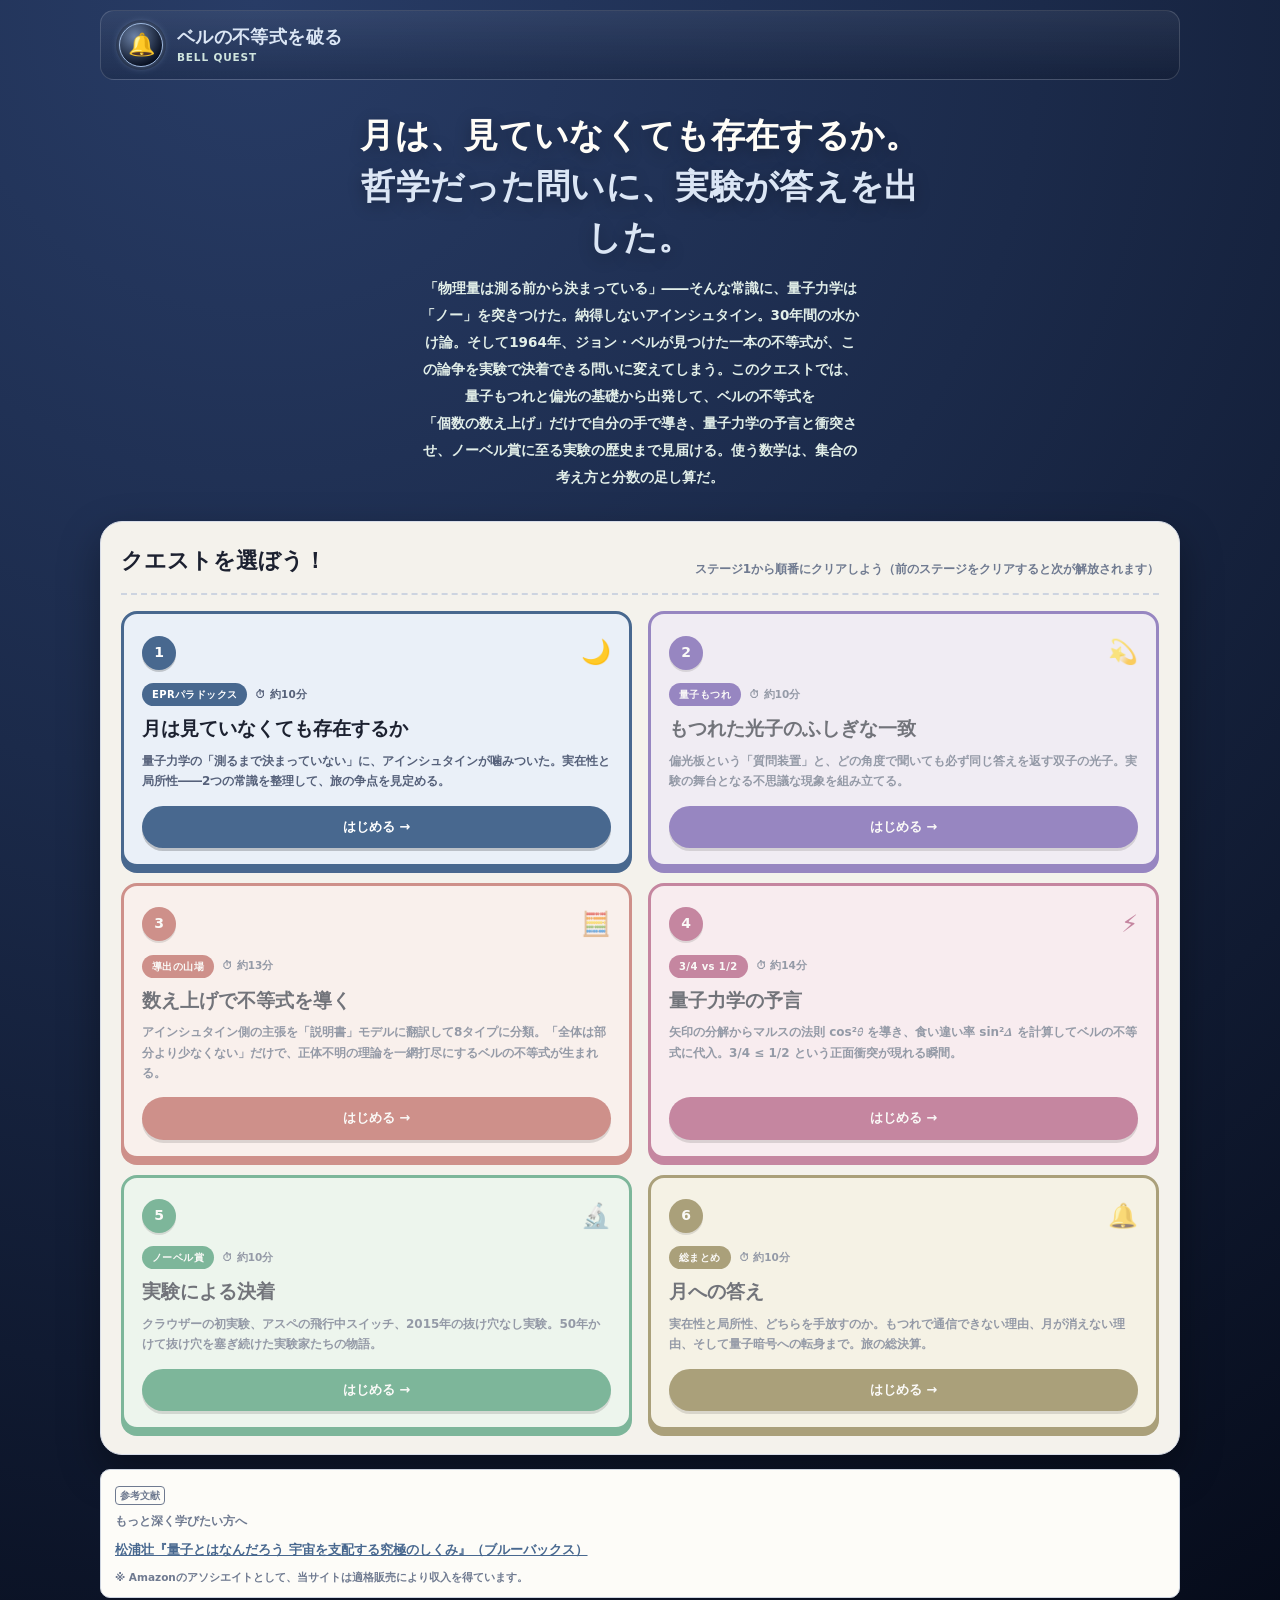
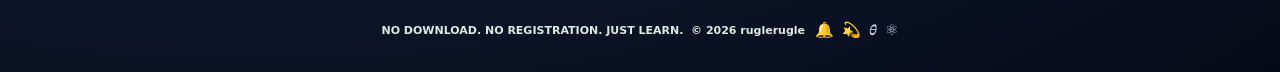
==== commit 4b163391: "refactor: 7→6ステージに統合し表記統一・GreekNu導入・リンク接続 旧stage3「説明書仮説」を旧stage4に統合し新stage3「数え上げで不等式を導く」に一本化 （8タイプ表の" ====
--- a/index.html
+++ b/index.html
@@ -12,13 +12,13 @@
   gtag('js', new Date());
   gtag('config', 'G-9RTQCP2HXM');
 </script>
-<title>ベルの不等式を破る ― 全7ステージの無料学習ゲーム</title>
-<meta name="description" content="「月は見ていなくても存在するか」――アインシュタインの疑問に、自然自身が答えを出すまで。量子もつれ・隠れた変数・ベルの不等式の導出から、アスペの実験と2022年ノーベル物理学賞まで、個数の数え上げだけで理解する全7ステージの無料学習サイト。ねこ博士とうさ美が案内します。">
+<title>ベルの不等式を破る ― 全6ステージの無料学習ゲーム</title>
+<meta name="description" content="「月は見ていなくても存在するか」――アインシュタインの疑問に、自然自身が答えを出すまで。量子もつれ・隠れた変数・ベルの不等式の導出から、アスペの実験と2022年ノーベル物理学賞まで、個数の数え上げだけで理解する全6ステージの無料学習サイト。ねこ博士とうさ美が案内します。">
 <link rel="canonical" href="https://ruglerugle.github.io/bell-inequality/">
 <meta property="og:type" content="website">
 <meta property="og:site_name" content="ベルの不等式を破る">
 <meta property="og:locale" content="ja_JP">
-<meta property="og:title" content="ベルの不等式を破る ― 全7ステージの無料学習ゲーム">
+<meta property="og:title" content="ベルの不等式を破る ― 全6ステージの無料学習ゲーム">
 <meta property="og:description" content="「月は見ていなくても存在するか」。哲学だった問いを実験に変えたベルの不等式を、中学生の数え上げだけで自分の手で導く。">
 <meta property="og:url" content="https://ruglerugle.github.io/bell-inequality/">
 <meta property="og:image" content="https://ruglerugle.github.io/bell-inequality/images/ogp.png">
@@ -31,7 +31,7 @@
   "@type": "LearningResource",
   "name": "ベルの不等式を破る",
   "alternateName": "BELL QUEST",
-  "description": "量子力学と局所実在論の対立を実験で判定可能にしたベルの不等式を、量子もつれ・偏光・隠れた変数の基礎から、集合の数え上げによる導出、量子力学の予言 sin²(角度差) との衝突、アスペらの実験検証、量子暗号への応用まで学ぶ全7ステージの無料学習サイト。",
+  "description": "量子力学と局所実在論の対立を実験で判定可能にしたベルの不等式を、量子もつれ・偏光・隠れた変数の基礎から、集合の数え上げによる導出、量子力学の予言 sin²(角度差) との衝突、アスペらの実験検証、量子暗号への応用まで学ぶ全6ステージの無料学習サイト。",
   "url": "https://ruglerugle.github.io/bell-inequality/",
   "inLanguage": "ja",
   "learningResourceType": "learning activity",
@@ -83,40 +83,32 @@
           <span class="q-cta">はじめる →</span>
         </a>
 
-        <a class="quest-card" href="stage3.html" data-stage="3" style="--accent:#2f8a8f;--accent-bg:#e6f5f5">
-          <div class="q-top"><span class="q-num">3</span><span class="q-suit" aria-hidden="true">📋</span></div>
-          <div class="q-meta"><span class="q-tag">隠れた変数</span><span class="q-time">⏱ 約10分</span></div>
-          <div class="q-title">「説明書」仮説</div>
-          <p class="q-desc">アインシュタイン側の主張を、あいまいさゼロのモデルに翻訳する。光子が持つ「説明書」は全部で8タイプ――裁判の調書づくり。</p>
+        <a class="quest-card" href="stage3.html" data-stage="3" style="--accent:#b5504a;--accent-bg:#fdefed">
+          <div class="q-top"><span class="q-num">3</span><span class="q-suit" aria-hidden="true">🧮</span></div>
+          <div class="q-meta"><span class="q-tag">導出の山場</span><span class="q-time">⏱ 約13分</span></div>
+          <div class="q-title">数え上げで不等式を導く</div>
+          <p class="q-desc">アインシュタイン側の主張を「説明書」モデルに翻訳して8タイプに分類。「全体は部分より少なくない」だけで、正体不明の理論を一網打尽にするベルの不等式が生まれる。</p>
           <span class="q-cta">はじめる →</span>
         </a>
 
-        <a class="quest-card" href="stage4.html" data-stage="4" style="--accent:#b5504a;--accent-bg:#fdefed">
-          <div class="q-top"><span class="q-num">4</span><span class="q-suit" aria-hidden="true">🧮</span></div>
-          <div class="q-meta"><span class="q-tag">導出の山場</span><span class="q-time">⏱ 約11分</span></div>
-          <div class="q-title">数え上げで不等式を導く</div>
-          <p class="q-desc">使うのは「全体は部分より少なくない」だけ。中学生の集合の考え方で、正体不明の理論を一網打尽にするベルの不等式が生まれる。</p>
-          <span class="q-cta">はじめる →</span>
-        </a>
-
-        <a class="quest-card" href="stage5.html" data-stage="5" style="--accent:#a63f6f;--accent-bg:#fbe9f1">
-          <div class="q-top"><span class="q-num">5</span><span class="q-suit" aria-hidden="true">⚡</span></div>
+        <a class="quest-card" href="stage4.html" data-stage="4" style="--accent:#a63f6f;--accent-bg:#fbe9f1">
+          <div class="q-top"><span class="q-num">4</span><span class="q-suit" aria-hidden="true">⚡</span></div>
           <div class="q-meta"><span class="q-tag">3/4 vs 1/2</span><span class="q-time">⏱ 約14分</span></div>
           <div class="q-title">量子力学の予言</div>
           <p class="q-desc">矢印の分解からマルスの法則 cos²θ を導き、食い違い率 sin²Δ を計算してベルの不等式に代入。3/4 ≤ 1/2 という正面衝突が現れる瞬間。</p>
           <span class="q-cta">はじめる →</span>
         </a>
 
-        <a class="quest-card" href="stage6.html" data-stage="6" style="--accent:#2f8f65;--accent-bg:#eaf7ef">
-          <div class="q-top"><span class="q-num">6</span><span class="q-suit" aria-hidden="true">🔬</span></div>
+        <a class="quest-card" href="stage5.html" data-stage="5" style="--accent:#2f8f65;--accent-bg:#eaf7ef">
+          <div class="q-top"><span class="q-num">5</span><span class="q-suit" aria-hidden="true">🔬</span></div>
           <div class="q-meta"><span class="q-tag">ノーベル賞</span><span class="q-time">⏱ 約10分</span></div>
           <div class="q-title">実験による決着</div>
           <p class="q-desc">クラウザーの初実験、アスペの飛行中スイッチ、2015年の抜け穴なし実験。50年かけて抜け穴を塞ぎ続けた実験家たちの物語。</p>
           <span class="q-cta">はじめる →</span>
         </a>
 
-        <a class="quest-card" href="stage7.html" data-stage="7" style="--accent:#7a6a2f;--accent-bg:#f7f3e2">
-          <div class="q-top"><span class="q-num">7</span><span class="q-suit" aria-hidden="true">🔔</span></div>
+        <a class="quest-card" href="stage6.html" data-stage="6" style="--accent:#7a6a2f;--accent-bg:#f7f3e2">
+          <div class="q-top"><span class="q-num">6</span><span class="q-suit" aria-hidden="true">🔔</span></div>
           <div class="q-meta"><span class="q-tag">総まとめ</span><span class="q-time">⏱ 約10分</span></div>
           <div class="q-title">月への答え</div>
           <p class="q-desc">実在性と局所性、どちらを手放すのか。もつれで通信できない理由、月が消えない理由、そして量子暗号への転身まで。旅の総決算。</p>
--- a/design-system.css
+++ b/design-system.css
@@ -5,6 +5,16 @@
    クイズ判定・進捗管理・ダイアログ内容などのロジックは含まない。
    色を変えたいときは :root の変数だけ差し替えればOK。
    ============================================================ */
+
+/* ギリシャ文字（Α-Ω, α-ω）を数学組版用のSTIX Two Text Italic（SIL OFLライセンス）で描画し、
+   数式らしい字形にする（特にνは右ストロークが強くカーブし、英字のvと見分けやすくなる）。
+   woff2はギリシャ文字のみのサブセット(約7KB)を同梱 */
+@font-face{
+  font-family:"GreekNu";
+  src:url("fonts/greek-stix-italic.woff2") format("woff2"),local("Georgia Italic"),local("Times New Roman Italic");
+  font-weight:100 900;
+  unicode-range:U+0391-03A1,U+03A3-03A9,U+03B1-03C9;
+}
 
 *,*::before,*::after{box-sizing:border-box;margin:0;padding:0}
 html{-webkit-text-size-adjust:100%;text-size-adjust:100%;scroll-behavior:smooth}
@@ -20,7 +30,7 @@
   --ng:#c8433f;--ng-bg:#fbe9e8;--ng-bd:#e79a97;
   --shadow:0 16px 40px rgba(0,0,0,.35);
   --r:10px;--r-lg:16px;
-  --f:system-ui,-apple-system,"Hiragino Sans","Yu Gothic",sans-serif;
+  --f:"GreekNu",system-ui,-apple-system,"Hiragino Sans","Yu Gothic",sans-serif;
 }
 
 body{
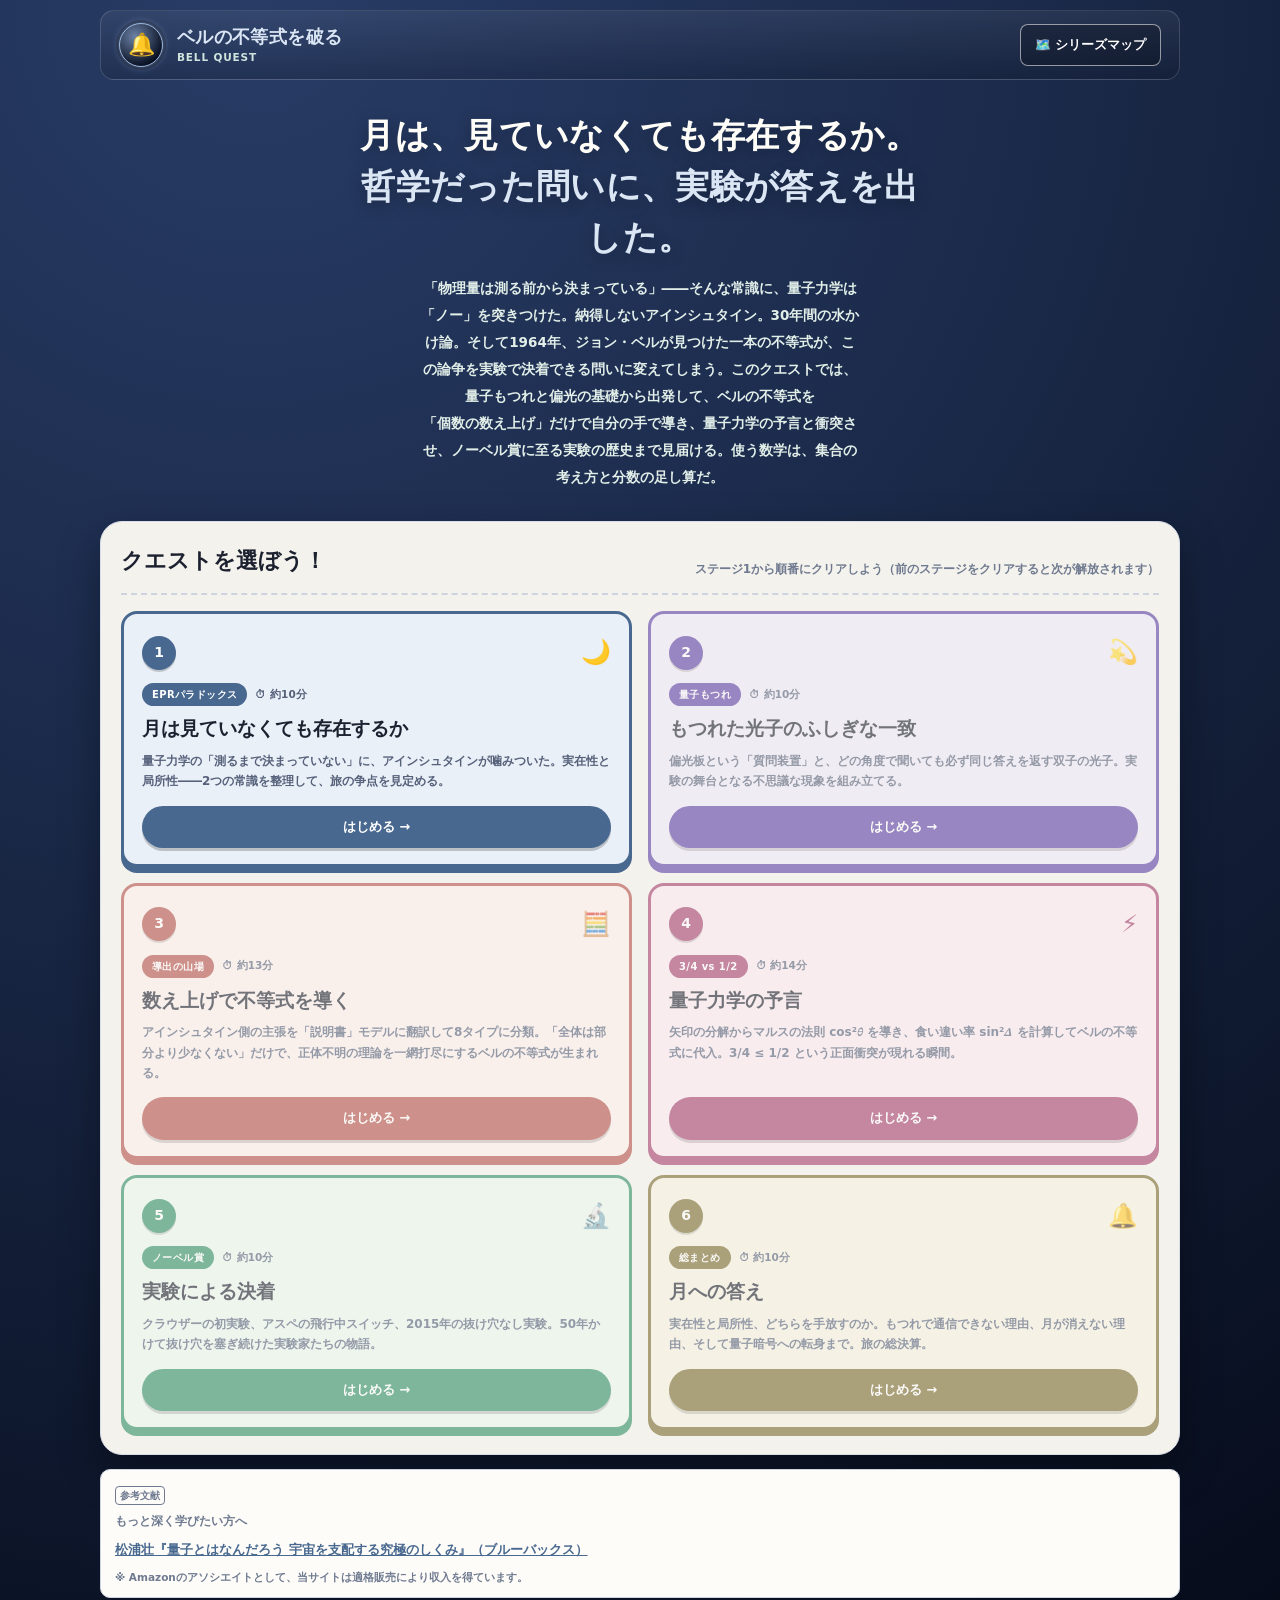
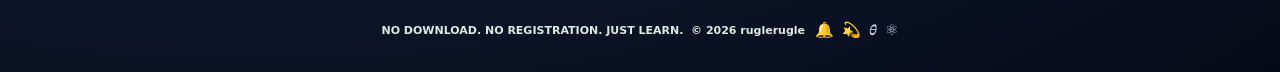
==== commit 907eb6dc: "feat: 全ページのヘッダーにシリーズマップへ戻るリンクを追加 Co-Authored-By: Claude Fable 5 <noreply@anthropic.com>" ====
--- a/index.html
+++ b/index.html
@@ -14,14 +14,14 @@
 </script>
 <title>ベルの不等式を破る ― 全6ステージの無料学習ゲーム</title>
 <meta name="description" content="「月は見ていなくても存在するか」――アインシュタインの疑問に、自然自身が答えを出すまで。量子もつれ・隠れた変数・ベルの不等式の導出から、アスペの実験と2022年ノーベル物理学賞まで、個数の数え上げだけで理解する全6ステージの無料学習サイト。ねこ博士とうさ美が案内します。">
-<link rel="canonical" href="https://ruglerugle.github.io/bell-inequality/">
+<link rel="canonical" href="https://quantum-mechanics.habatakijuku.com/bell-inequality/">
 <meta property="og:type" content="website">
 <meta property="og:site_name" content="ベルの不等式を破る">
 <meta property="og:locale" content="ja_JP">
 <meta property="og:title" content="ベルの不等式を破る ― 全6ステージの無料学習ゲーム">
 <meta property="og:description" content="「月は見ていなくても存在するか」。哲学だった問いを実験に変えたベルの不等式を、中学生の数え上げだけで自分の手で導く。">
-<meta property="og:url" content="https://ruglerugle.github.io/bell-inequality/">
-<meta property="og:image" content="https://ruglerugle.github.io/bell-inequality/images/ogp.png">
+<meta property="og:url" content="https://quantum-mechanics.habatakijuku.com/bell-inequality/">
+<meta property="og:image" content="https://quantum-mechanics.habatakijuku.com/bell-inequality/images/ogp.png">
 <meta name="twitter:card" content="summary_large_image">
 <link rel="icon" type="image/png" href="images/favicon.png">
 <link rel="stylesheet" href="design-system.css">
@@ -32,7 +32,7 @@
   "name": "ベルの不等式を破る",
   "alternateName": "BELL QUEST",
   "description": "量子力学と局所実在論の対立を実験で判定可能にしたベルの不等式を、量子もつれ・偏光・隠れた変数の基礎から、集合の数え上げによる導出、量子力学の予言 sin²(角度差) との衝突、アスペらの実験検証、量子暗号への応用まで学ぶ全6ステージの無料学習サイト。",
-  "url": "https://ruglerugle.github.io/bell-inequality/",
+  "url": "https://quantum-mechanics.habatakijuku.com/bell-inequality/",
   "inLanguage": "ja",
   "learningResourceType": "learning activity",
   "educationalLevel": "中学生以上",
@@ -50,6 +50,7 @@
       <strong>ベルの不等式を破る</strong>
       <small>BELL QUEST</small>
     </span>
+    <a class="head-reset" style="margin-left:auto" href="https://quantum-mechanics.habatakijuku.com/" title="量子クエスト集（シリーズマップ）へ">🗺️ シリーズマップ</a>
   </nav>
 
   <header class="hero">
